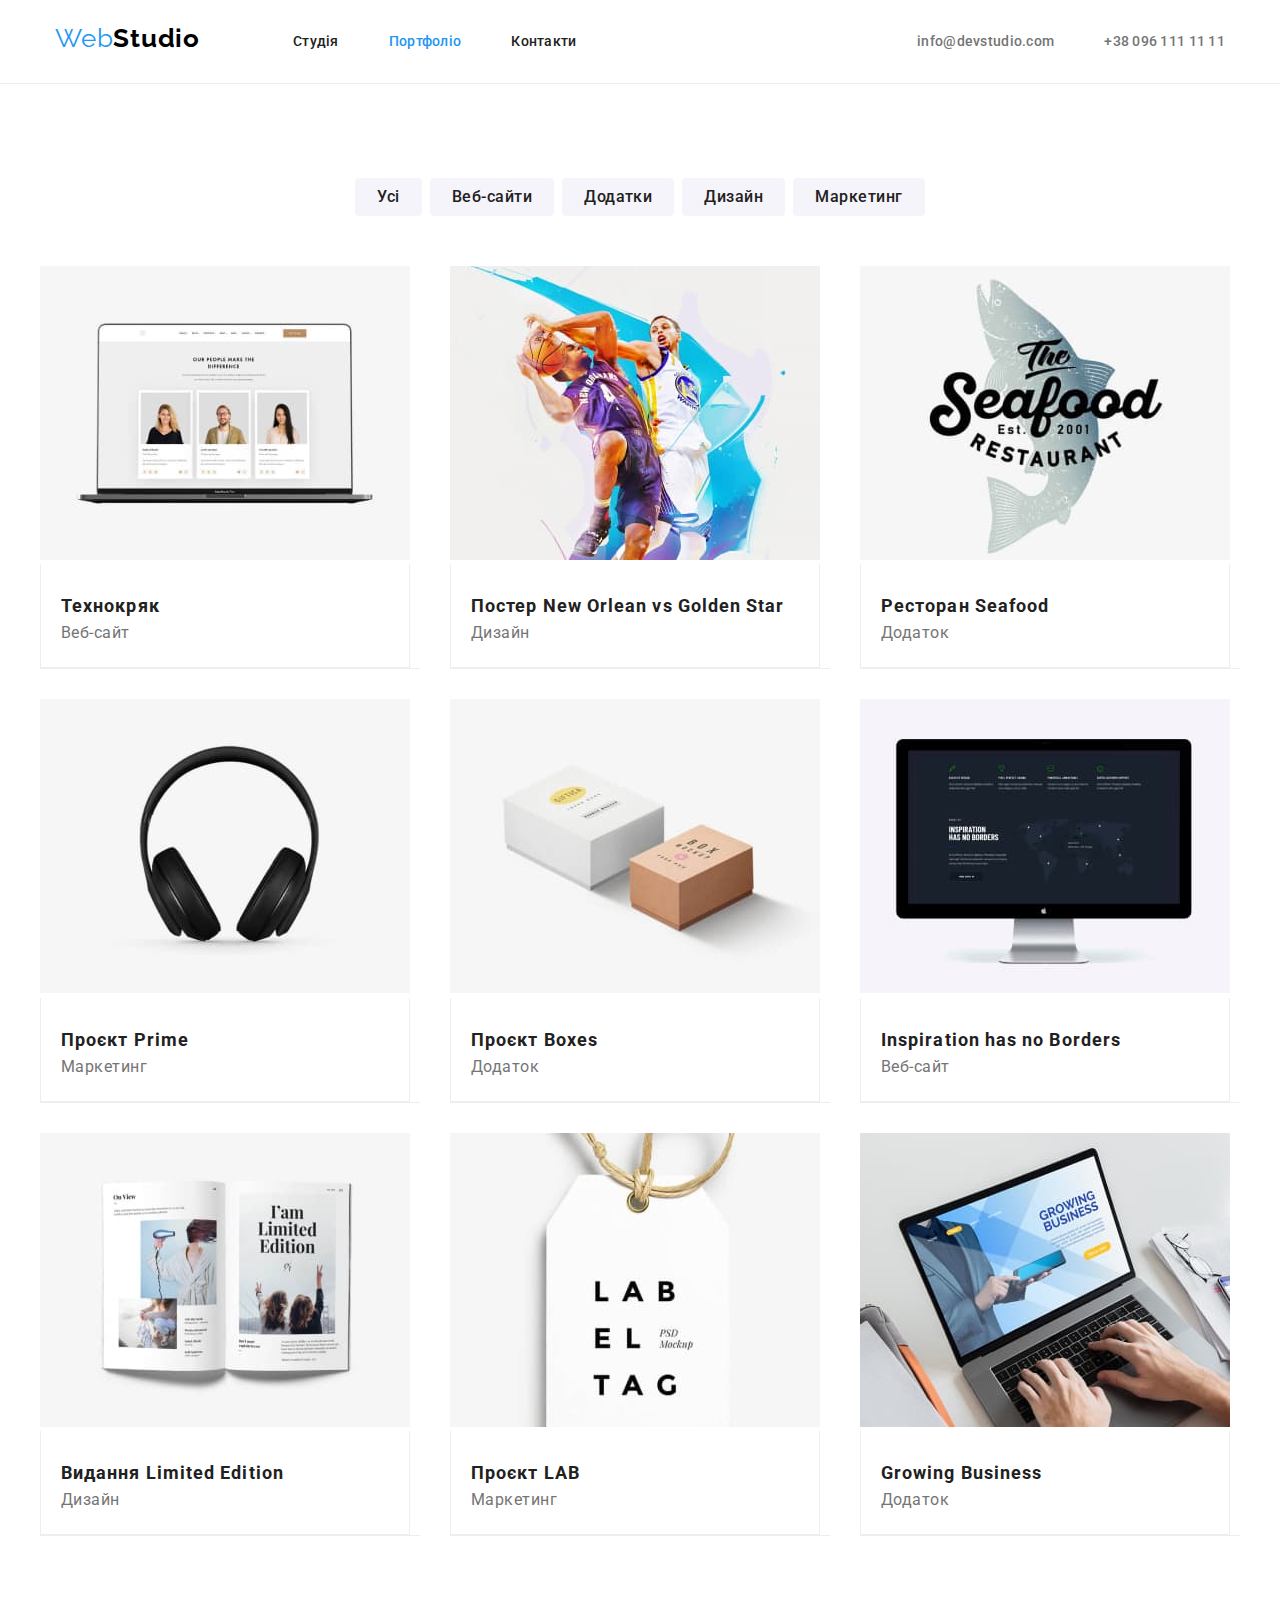
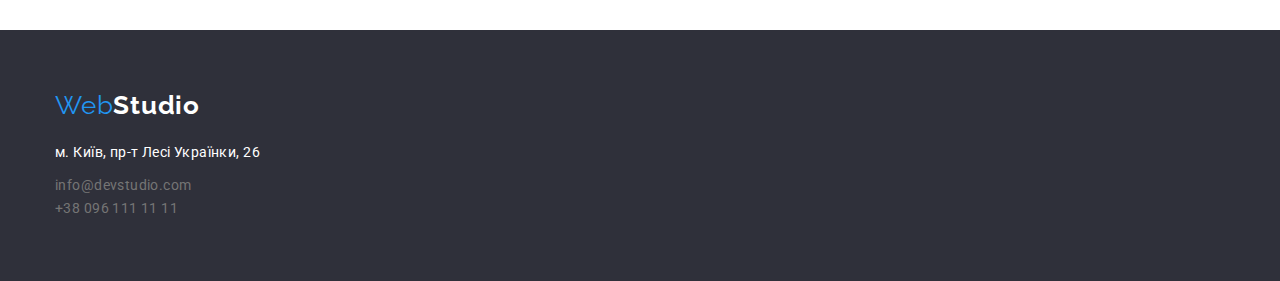
==== portfolio.html @ df7de477 "reset" ====
<!DOCTYPE html>
<html lang="en">
  <head>
    <meta charset="UTF-8" />
    <meta http-equiv="X-UA-Compatible" content="IE=edge" />
    <meta name="viewport" content="width=device-width, initial-scale=1.0" />
    <title>Portfolio</title>
    <link rel="preconnect" href="https://fonts.googleapis.com" />
    <link rel="preconnect" href="https://fonts.gstatic.com" crossorigin />
    <link
      href="https://fonts.googleapis.com/css2?family=Raleway:wght@700&family=Roboto:wght@400;500;700;900&display=swap"
      rel="stylesheet"
    />
    <link
      rel="stylesheet"
      href="https://cdnjs.cloudflare.com/ajax/libs/modern-normalize/1.0.0/modern-normalize.min.css"
    />

    <link rel="stylesheet" href="./style.css" />
  </head>
  <body>
    <header class="main-header">
      <div class="container header-grow">
    <nav class=" main-header">
        
       <a href="./index.html" lang="en" class="web logo"
          >Web<span class="studio">Studio</span></a>
       <ul class="utilited-ul site-nav">
          <li class="item">
            <a href="./index.html" class="link " >Студія</a></li>
          <li class="item">
            <a href="./portfolio.html" target="_blank" class="link active-page"
              >Портфоліо</a
            >
          </li>
          <li class="item">
            <a href="" class="link">Контакти</a></li>
        </ul>
      
      </nav>
      <ul class="utilited-ul contact-header">
        <li class="item">
          <a href=" mailto:info@devstudio.com" class="contact header"
            >info@devstudio.com</a
          >
        </li>
        <li class="item">
          <a href="tel:+380961111111" class="contact header"
            >+38 096 111 11 11</a
          >
        </li>
      </ul>
      </div>
  </header>
    <main>
      <section class="section">
        <div class="container">
          <h1 hidden>Портфоліо</h1>

          <ul class="utilited-ul buttons-portfolio">
            <li>
              <button type="button" class="button">Усі</button>
            </li>
            <li>
              <button type="button" class="button">Веб-сайти</button>
            </li>
            <li>
              <button type="button" class="button">Додатки</button>
            </li>
            <li>
              <button type="button" class="button">Дизайн</button>
            </li>
            <li>
              <button type="button" class="button">Маркетинг</button>
            </li>
          </ul>

          <ul class="portfolio utilited-ul">
            <li class="portfolio-element">
              <a>
                <img src="./image/portfolio1..jpg" alt="Веб-сайт" width="370" />
                <div class="portfolio-text">
                  <h2 class="title">Технокряк</h2>
                  <p>Веб-сайт</p>
                </div>
              </a>
            </li>

            <li class="portfolio-element">
              <a>
                <img src="./image/portfolio2.jpg" alt="Дизайн" width="370" />
                <div class="portfolio-text">
                  <h2 class="title">Постер New Orlean vs Golden Star</h2>
                  <p>Дизайн</p>
                </div>
              </a>
            </li>

            <li class="portfolio-element">
              <a>
                <img src="./image/portfolio3.jpg" alt="Додаток" width="370" />
                <div class="portfolio-text">
                  <h2 class="title">Ресторан Seafood</h2>
                  <p>Додаток</p>
                </div>
              </a>
            </li>

            <li class="portfolio-element">
              <a>
                <img src="./image/portfolio4.jpg" alt="Маркетинг" width="370" />
                <div class="portfolio-text">
                  <h2 class="title">Проєкт Prime</h2>
                  <p>Маркетинг</p>
                </div>
              </a>
            </li>

            <li class="portfolio-element">
              <a>
                <img src="./image/portfolio5.jpg" alt="Додаток" width="370" />
                <div class="portfolio-text">
                  <h2 class="title">Проєкт Boxes</h2>
                  <p>Додаток</p>
                </div>
              </a>
            </li>

            <li class="portfolio-element">
              <a>
                <img src="./image/portfolio6.jpg" alt="Веб-сайт" width="370" />
                <div class="portfolio-text">
                  <h2 class="title">Inspiration has no Borders</h2>
                  <p>Веб-сайт</p>
                </div>
              </a>
            </li>

            <li class="portfolio-element">
              <a>
                <img src="./image/portfolio7.jpg" alt="Дизайн" width="370" />
                <div class="portfolio-text">
                  <h2 class="title">Видання Limited Edition</h2>
                  <p>Дизайн</p>
                </div>
              </a>
            </li>

            <li class="portfolio-element">
              <a>
                <img src="./image/portfolio8.jpg" alt="Маркетинг" width="370" />
                <div class="portfolio-text">
                  <h2 class="title">Проєкт LAB</h2>
                  <p>Маркетинг</p>
                </div>
              </a>
            </li>

            <li class="portfolio-element">
              <a>
                <img src="./image/portfolio9.jpg" alt="Додаток" width="370" />
                <div class="portfolio-text">
                  <h2 class="title">Growing Business</h2>
                  <p>Додаток</p>
                </div>
              </a>
            </li>
          </ul>
        </div>
      </section>
    </main>
    <footer class="footer">
      <div class="container container-footer">
        <a href="./index.html" lang="en" class="web logo-footer"
          >Web<span class="studio-footer">Studio</span></a
        >
        <address>
          <ul class="contact utilited-ul">
            <li>
              <a
                href="https://www.google.com/maps/place/%D0%B1%D1%83%D0%BB.+%D0%9B%D0%B5%D1%81%D0%B8+%D0%A3%D0%BA%D1%80%D0%B0%D0%B8%D0%BD%D0%BA%D0%B8,+26,+%D0%9A%D0%B8%D0%B5%D0%B2,+%D0%A3%D0%BA%D1%80%D0%B0%D0%B8%D0%BD%D0%B0,+02000/@50.4265841,30.5361971,17z/data=!3m1!4b1!4m5!3m4!1s0x40d4cf0e033ecbe9:0x57a4dffefec77da0!8m2!3d50.4265807!4d30.5383858"
                target="_blank"
                rel="noopener noreferrer"
                class="adress"
                >м. Київ, пр-т Лесі Українки, 26</a
              >
            </li>
            <li>
              <a href=" mailto:info@devstudio.com" class="contact footer"
                >info@devstudio.com</a
              >
            </li>
            <li>
              <a href="tel:+380961111111" class="contact footer"
                >+38 096 111 11 11</a
              >
            </li>
          </ul>
        </address>
      </div>
    </footer>
  </body>
</html>
---- style.css ----
/* primery text-color - #757575
secondary text-color - #212121
primery background-color - #F5F5F5
footer-hero color - #2F303A
button active color - #2196F3
web color - #2196F3
studio color - #000000
button color - #F5F4FA
color adress - #FFFFFF
color footer contact - rgba(255, 255, 255, 0.6) */
html {
  box-sizing: border-box;
}
*,
*::before,
*::after {
  box-sizing: inherit;
}
:root {
  --primery-text-color: #757575;
  --secondary-text-color: #212121;
  --active-color: #2196f3;
  --button-color: #f5f4fa;
  --primery-bg-color: #ffffff;
}
h1,
h2,
h3,
h4,
h5,
h6,
p,
ul {
  padding: 0px;
  margin: 0px;
}
body {
  background-color: var(--primery-bg-color);
  color: var(--primery-text-color);
  font-family: Roboto, sans-serif;
  font-weight: 400;
  font-size: 16px;
  line-height: 1.17;
  letter-spacing: 0.03em;
}
.container {
  width: 1200px;
  margin-left: auto;
  margin-right: auto;
}
.main-header {
  display:flex;
 
}
header {
  border-bottom: 1px solid #ececec;
}
.header-grow {
  display: flex;
  align-items: center;
  margin-left: auto;
  margin-right: auto;
  padding-right: 15px;
  padding-left: 15px;

  background-color: #ffffff;
}

.section {
  margin-left: auto;
  margin-right: auto;
  padding-top: 94px;
  padding-bottom: 94px;
}
/*logo style*/
.logo {
  display: flex;
  padding-top: 24px;
  padding-bottom: 25px;
  margin-right: 93px;
}
.web {
  color: var(--active-color);
  font-family: Raleway;
  font-size: Bold;
  font-size: 26px;
  line-height: 1.2;
  line-height: 100%;
  vertical-align: top;
  letter-spacing: 0.03em;
  text-decoration: none;
}
.studio {
  color: #000;
  text-decoration: none;
  font-family: "Raleway";
  font-style: normal;
  font-weight: 700;
  font-size: 26px;
  line-height: 1, 19;
  letter-spacing: 0.03em;
  color: #000000;
}

.studio-footer {
  font-family: "Raleway";
  font-style: normal;
  font-weight: 700;
  font-size: 26px;
  line-height: 1.19;
  letter-spacing: 0.03em;
  color: #ffffff;
}

/*utilited for all ul*/
.utilited-ul {
  list-style: none;
}

/*site navigation style*/
.site-nav {
  display: flex;
}
.site-nav .item + .item {
  margin-left: 50px;
}

.site-nav .link {
  display: block;
  padding-top: 32px;
  padding-bottom: 32px;
  color: var(--secondary-text-color);
  font-weight: 500;
  font-size: 14px;
  line-height: 1.2;
  letter-spacing: 0.02em;
  text-decoration: none;
}
.site-nav .link:hover,
.site-nav .link:focus {
  color: var(--active-color);
}

.site-nav .active-page {
  color: var(--active-color);
  font-weight: 500;
  font-size: 14px;
  line-height: 1.2;
  letter-spacing: 0.02em;
  text-decoration: none;
}

/*contact-style*/
.contact-header .item + .item {
  margin-left: 50px;
}
.contact {
  color: var(--primery-text-color);
  font-weight: 500;
  font-size: 14px;
  line-height: 1.2;
  letter-spacing: 0.02em;
  text-decoration: none;
}
.contact-header {
  display: flex;
  margin-left: auto;
}
.contact-header .item {
  padding-top: 32px;
  padding-bottom: 32px;
}
.contact .header:hover,
.contact .header:focus {
  color: var(--active-color);
}
.contact .footer {
  color: #ffffff 60%;
  font-style: normal;
  font-weight: 400;
  font-size: 14px;
  line-height: 1.7;
  letter-spacing: 0.03em;
  text-decoration: none;
}

.contact .footer:hover,
.contact .footer:focus {
  color: var(--active-color);
}

/*Button*/
.button {
  border-radius: 4px;
  padding: 6px 22px;
  display: inline-block;
  border: 0px;

  color: var(--secondary-text-color);
  background-color: var(--button-color);
  cursor: pointer;
  font-weight: 500;
  font-size: 16px;
  line-height: 1.62;
  text-align: center;
  letter-spacing: 0.03em;
}

.hero .button-hero {
  border-radius: 4px;
  padding: 10px 32px;
  display: inline-block;

  font-weight: 700;
  font-size: 16px;
  line-height: 1.88;
  text-align: center;
  letter-spacing: 0.06em;
  color: #ffffff;
  background-color: var(--active-color);
}
/* All section background */

/*Hero*/
.hero {
  background-color: #2f303a;
  text-align: center;
  padding-top: 200px;
  padding-bottom: 200px;
}
.hero .hero-title {
  margin-bottom: 30px;
  color: #ffffff;
  font-weight: 900;
  font-size: 44px;
  line-height: 1.4;

  margin-right: auto;
  margin-left: auto;
  width: 696px;
  letter-spacing: 0.06em;
  text-transform: uppercase;
}
/* Features style */
.feautres {
  padding-bottom: 0px;
}

.feature-li {
  width: 270px;
}
.features-list .feature-li + .feature-li {
  margin-left: 30px;
}
.features-list {
  justify-content: center;
  display: flex;
  font-weight: 400;
  font-size: 14px;
  line-height: 1.7;
  letter-spacing: 0.03em;
  background-color: #ffffff;
}
.features-title {
  margin-bottom: 10px;

  font-weight: 700;
  font-size: 14px;
  line-height: 1.14;
  letter-spacing: 0.03em;
  text-transform: uppercase;
  color: var(--secondary-text-color);
}

/* section title style */
.section .section-title {
  margin-bottom: 50px;

  color: var(--secondary-text-color);
  font-weight: 700;
  font-size: 36px;
  line-height: 1.2;
  text-align: center;
  letter-spacing: 0.03em;
}

/* Works */
.works {
  display: flex;
  align-self: center;
  justify-content: center;
}
.works .item {
  display: inline-block;
}
.works .item + .item {
  margin-left: 30px;
}
/* Team style */
.our-team {
  background-color: #f5f4fa;
  padding-bottom: 94px;
}
.team {
  display: flex;
}
.team-photo {
  display: block;
}
.team-li {
  background: #ffffff;

  box-shadow: 0px 1px 3px rgba(0, 0, 0, 0.12), 0px 1px 1px rgba(0, 0, 0, 0.14),
    0px 2px 1px rgba(0, 0, 0, 0.2);
  border-radius: 0px 0px 4px 4px;
}
.team .team-li + .team-li {
  margin-left: 30px;
}
.team .team-title {
  margin-top: 30px;
  margin-bottom: 10px;

  font-weight: 500;
  font-size: 16px;
  line-height: 1.18;
  text-align: center;
  letter-spacing: 0.03em;
  color: var(--secondary-text-color);
}
.team .team-text {
  text-align: center;
  margin-bottom: 30px;
}
/*Footer  */
.container-footer {
  padding-left: 15px;
  padding-right: 15px;
  padding-top: 60px;
  padding-bottom: 60px;
}
.footer {
  background-color: #2f303a;
}
.logo-footer {
  display: inline-block;
  margin-bottom: 20px;
}

.adress {
  display: inline-block;
  margin-bottom: 9px;
  color: #ffffff;
  font-style: normal;
  font-weight: 400;
  font-size: 14px;
  line-height: 1.7;
  letter-spacing: 0.03em;
  text-decoration: none;
}
.contact-footer {
  color: rgba(255, 255, 255, 0.6);
  margin-bottom: 9px;
}

/* Portfolio styles */

.buttons-portfolio .button:hover,
.buttons-portfolio .button:focus {
  color: #ffffff;
  background-color: var(--active-color);
}

.buttons-portfolio {
  display: flex;
  gap: 8px;
  justify-content: center;

  margin-bottom: 50px;
  margin-left: auto;
  margin-right: auto;
}
.portfolio {
  display: flex;
  flex-wrap: wrap;
}
.portfolio-element {
  width: calc((100% - 60px) / 3);
  margin-right: 30px;
  margin-bottom: 30px;
  border-bottom: 1px solid #eeeeee;
}
.portfolio-text {
  background: #ffffff;
  border-left: 1px solid #eeeeee;
  border-right: 1px solid #eeeeee;
  border-bottom: 1px solid #eeeeee;
  padding: 24px 20px;
  width: 370px;
}
.portfolio-element:nth-child(3n) {
  margin-right: 0;
}

.portfolio-element:nth-last-child(-n + 3) {
  margin-bottom: 0;
}
.portfolio .title {
  color: var(--secondary-text-color);
  font-weight: 700;
  font-size: 18px;
  line-height: 2;
  letter-spacing: 0.06em;
}

.portfolio .text {
  font-weight: 400;
  font-size: 16px;
  line-height: 1.88;
  letter-spacing: 0.03em;
}
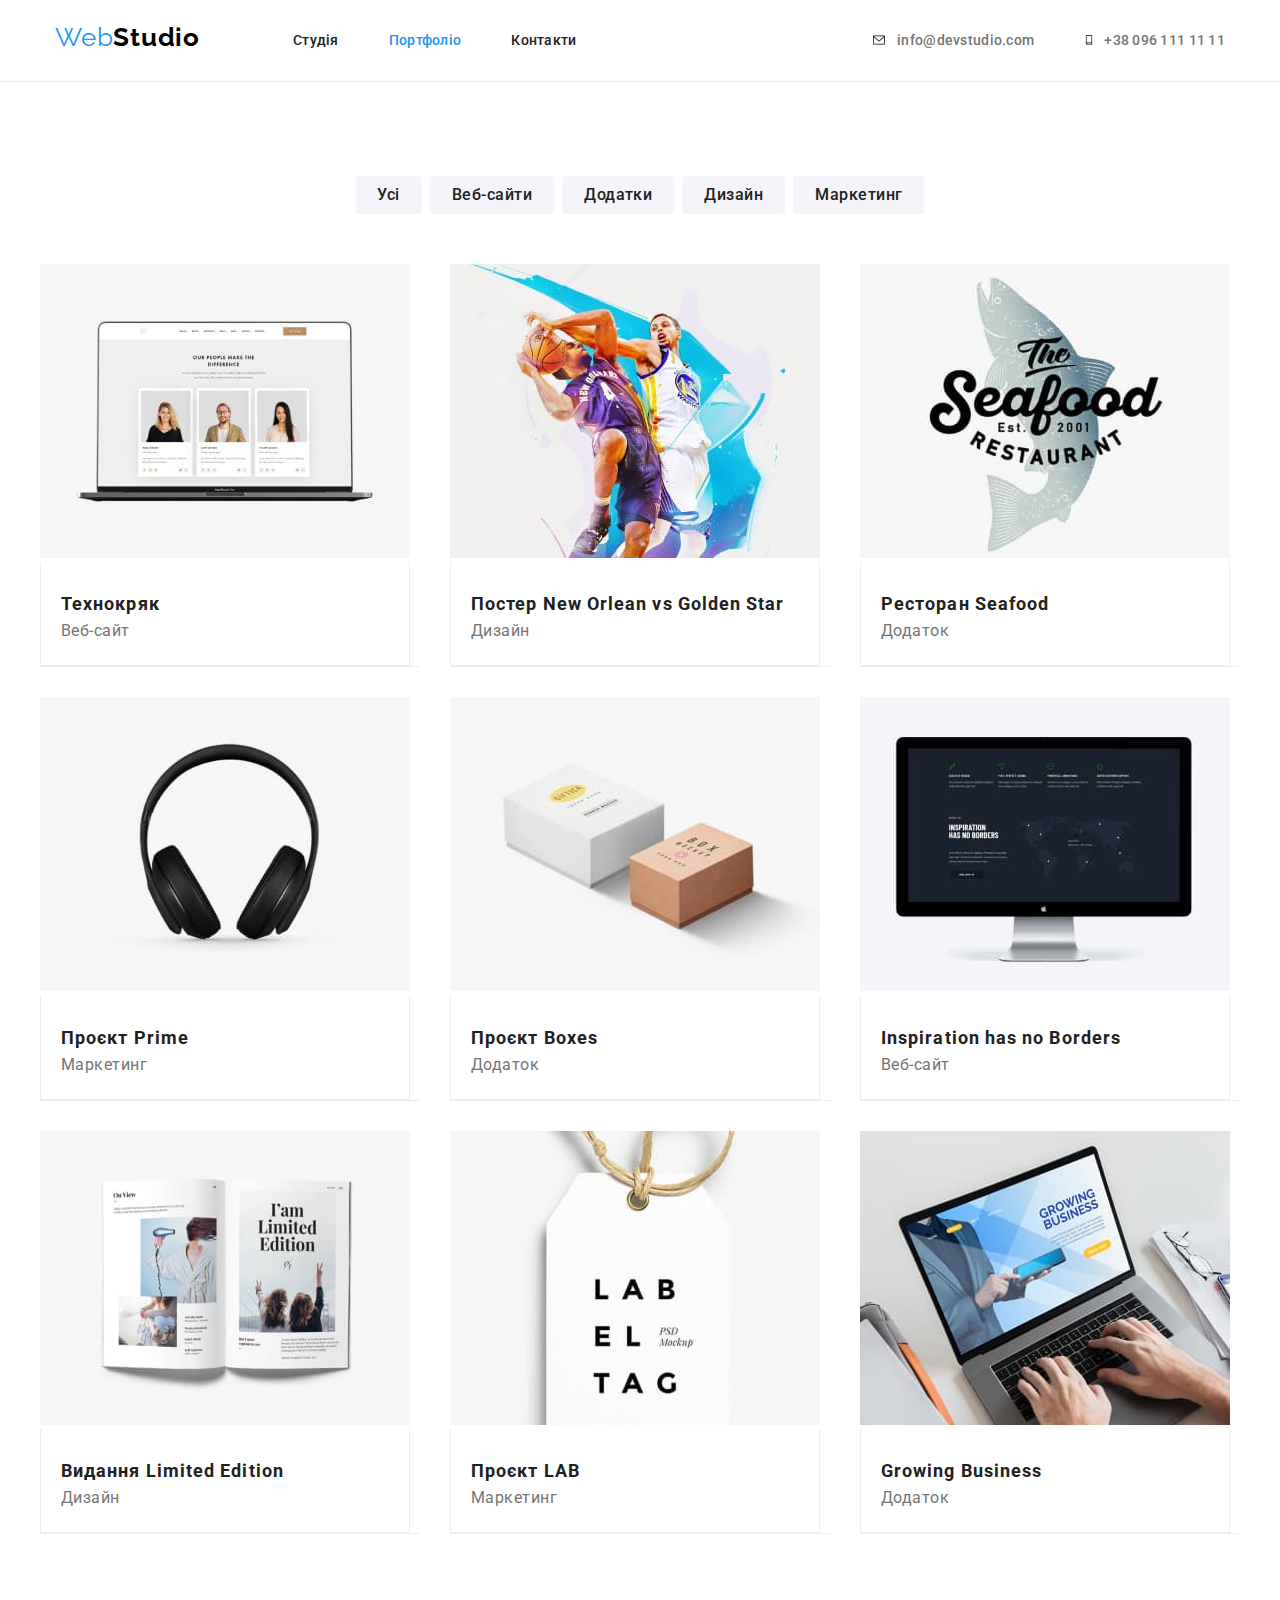
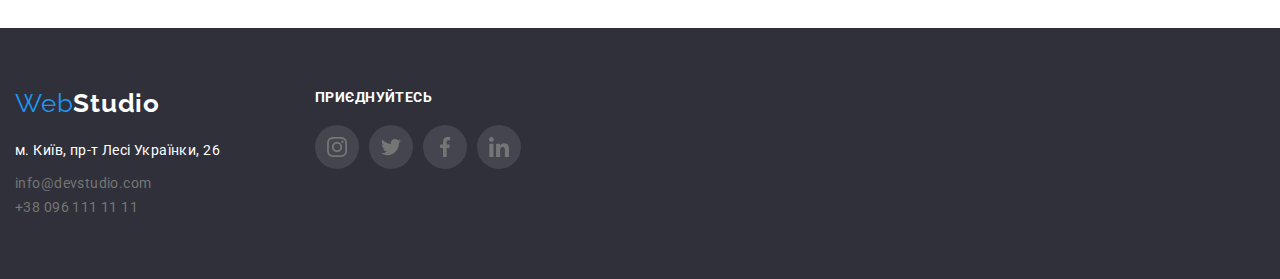
==== commit 88045135: "portfolio header ahd footer new" ====
--- a/portfolio.html
+++ b/portfolio.html
@@ -21,37 +21,45 @@
   <body>
     <header class="main-header">
       <div class="container header-grow">
-    <nav class=" main-header">
-        
-       <a href="./index.html" lang="en" class="web logo"
-          >Web<span class="studio">Studio</span></a>
-       <ul class="utilited-ul site-nav">
+        <nav class="main-header">
+          <a href="./index.html" lang="en" class="web logo"
+            >Web<span class="studio">Studio</span></a
+          >
+          <ul class="utilited-ul site-nav">
+            <li class="item">
+              <a href="./index.html" class="link">Студія</a>
+            </li>
+            <li class="item">
+              <a
+                href="./portfolio.html"
+                target="_blank"
+                class="link active-page"
+                >Портфоліо</a
+              >
+            </li>
+            <li class="item">
+              <a href="" class="link">Контакти</a>
+            </li>
+          </ul>
+        </nav>
+        <ul class="utilited-ul contact-header">
           <li class="item">
-            <a href="./index.html" class="link " >Студія</a></li>
-          <li class="item">
-            <a href="./portfolio.html" target="_blank" class="link active-page"
-              >Портфоліо</a
+            <a href=" mailto:info@devstudio.com" class="contact header">
+              <svg class="mail-ikon">
+                <use href="./image/symbol-defs.svg#icon-envelope"></use></svg
+              >info@devstudio.com</a
             >
           </li>
           <li class="item">
-            <a href="" class="link">Контакти</a></li>
+            <a href="tel:+380961111111" class="contact header">
+              <svg class="telefon-ikon">
+                <use href="./image/symbol-defs.svg#icon-smartphone"></use></svg
+              >+38 096 111 11 11</a
+            >
+          </li>
         </ul>
-      
-      </nav>
-      <ul class="utilited-ul contact-header">
-        <li class="item">
-          <a href=" mailto:info@devstudio.com" class="contact header"
-            >info@devstudio.com</a
-          >
-        </li>
-        <li class="item">
-          <a href="tel:+380961111111" class="contact header"
-            >+38 096 111 11 11</a
-          >
-        </li>
-      </ul>
       </div>
-  </header>
+    </header>
     <main>
       <section class="section">
         <div class="container">
@@ -171,32 +179,88 @@
     </main>
     <footer class="footer">
       <div class="container container-footer">
-        <a href="./index.html" lang="en" class="web logo-footer"
-          >Web<span class="studio-footer">Studio</span></a
-        >
-        <address>
-          <ul class="contact utilited-ul">
-            <li>
-              <a
-                href="https://www.google.com/maps/place/%D0%B1%D1%83%D0%BB.+%D0%9B%D0%B5%D1%81%D0%B8+%D0%A3%D0%BA%D1%80%D0%B0%D0%B8%D0%BD%D0%BA%D0%B8,+26,+%D0%9A%D0%B8%D0%B5%D0%B2,+%D0%A3%D0%BA%D1%80%D0%B0%D0%B8%D0%BD%D0%B0,+02000/@50.4265841,30.5361971,17z/data=!3m1!4b1!4m5!3m4!1s0x40d4cf0e033ecbe9:0x57a4dffefec77da0!8m2!3d50.4265807!4d30.5383858"
-                target="_blank"
-                rel="noopener noreferrer"
-                class="adress"
-                >м. Київ, пр-т Лесі Українки, 26</a
-              >
-            </li>
-            <li>
-              <a href=" mailto:info@devstudio.com" class="contact footer"
-                >info@devstudio.com</a
-              >
-            </li>
-            <li>
-              <a href="tel:+380961111111" class="contact footer"
-                >+38 096 111 11 11</a
-              >
-            </li>
-          </ul>
-        </address>
+        <div class="footer-contacts">
+          <a href="./index.html" lang="en" class="web logo-footer"
+            >Web<span class="studio-footer">Studio</span></a
+          >
+
+          <address>
+            <ul class="contact utilited-ul">
+              <li>
+                <a
+                  href="https://www.google.com/maps/place/%D0%B1%D1%83%D0%BB.+%D0%9B%D0%B5%D1%81%D0%B8+%D0%A3%D0%BA%D1%80%D0%B0%D0%B8%D0%BD%D0%BA%D0%B8,+26,+%D0%9A%D0%B8%D0%B5%D0%B2,+%D0%A3%D0%BA%D1%80%D0%B0%D0%B8%D0%BD%D0%B0,+02000/@50.4265841,30.5361971,17z/data=!3m1!4b1!4m5!3m4!1s0x40d4cf0e033ecbe9:0x57a4dffefec77da0!8m2!3d50.4265807!4d30.5383858"
+                  target="_blank"
+                  rel="noopener noreferrer"
+                  class="adress"
+                  >м. Київ, пр-т Лесі Українки, 26</a
+                >
+              </li>
+              <li>
+                <a href=" mailto:info@devstudio.com" class="contact footer"
+                  >info@devstudio.com</a
+                >
+              </li>
+              <li>
+                <a href="tel:+380961111111" class="contact footer"
+                  >+38 096 111 11 11</a
+                >
+              </li>
+            </ul>
+          </address>
+        </div>
+        <div class="footer-add">
+          <p class="add-title">приєднуйтесь</p>
+          <ul class="social">
+            <li class="social-li">
+              <a
+                class="social-link social-link-add"
+                href="https://www.instagram.com/"
+                target="_blank"
+                rel="noopener noreferrer"
+              >
+                <svg class="social-ikon-item">
+                  <use href="./image/symbol-defs.svg#icon-instagram"></use>
+                </svg>
+              </a>
+            </li>
+            <li class="social-li">
+              <a
+                class="social-link social-link-add"
+                href="https://www.instagram.com/"
+                target="_blank"
+                rel="noopener noreferrer"
+              >
+                <svg class="social-ikon-item">
+                  <use href="./image/symbol-defs.svg#icon-twitter"></use>
+                </svg>
+              </a>
+            </li>
+            <li class="social-li">
+              <a
+                class="social-link social-link-add"
+                href="https://www.instagram.com/"
+                target="_blank"
+                rel="noopener noreferrer"
+              >
+                <svg class="social-ikon-item">
+                  <use href="./image/symbol-defs.svg#icon-facebook"></use>
+                </svg>
+              </a>
+            </li>
+            <li class="social-li">
+              <a
+                class="social-link social-link-add"
+                href="https://www.instagram.com/"
+                target="_blank"
+                rel="noopener noreferrer"
+              >
+                <svg class="social-ikon-item">
+                  <use href="./image/symbol-defs.svg#icon-linkedin"></use>
+                </svg>
+              </a>
+            </li>
+          </ul>
+        </div>
       </div>
     </footer>
   </body>
--- a/style.css
+++ b/style.css
@@ -34,6 +34,12 @@
   padding: 0px;
   margin: 0px;
 }
+
+a,
+ul {
+  text-decoration: none;
+  color: currentColor;
+}
 body {
   background-color: var(--primery-bg-color);
   color: var(--primery-text-color);
@@ -49,8 +55,7 @@
   margin-right: auto;
 }
 .main-header {
-  display:flex;
- 
+  display: flex;
 }
 header {
   border-bottom: 1px solid #ececec;
@@ -154,24 +159,41 @@
 .contact-header .item + .item {
   margin-left: 50px;
 }
-.contact {
+.mail-ikon {
+  margin-right: 10px;
+  width: 16px;
+  height: 12px;
+}
+.telefon-ikon {
+  margin-right: 10px;
+  width: 10px;
+  height: 16px;
+}
+.main-header .contact {
   color: var(--primery-text-color);
   font-weight: 500;
   font-size: 14px;
   line-height: 1.2;
   letter-spacing: 0.02em;
   text-decoration: none;
+  display: flex;
+  justify-content: center;
+  align-items: center;
 }
 .contact-header {
   display: flex;
   margin-left: auto;
+  justify-content: baseline;
 }
 .contact-header .item {
   padding-top: 32px;
   padding-bottom: 32px;
 }
-.contact .header:hover,
-.contact .header:focus {
+.contact-header {
+  text-align: center;
+}
+.contact-header:hover,
+.contact-header:focus {
   color: var(--active-color);
 }
 .contact .footer {
@@ -223,11 +245,25 @@
 
 /*Hero*/
 .hero {
+  background: linear-gradient(
+      to right,
+      rgba(47, 48, 58, 0.4),
+      rgba(47, 48, 58, 0.4)
+    ),
+    url("./image/hero.jpg");
+  /* background:linear-gradient
+  (to right,rgba(47, 48, 58, 0.4),
+  rgba(47, 48, 58, 0.4)),
+  url('./image/hero.jpg'); */
+
   background-color: #2f303a;
+  background-repeat: no-repeat;
+  background-position: center;
   text-align: center;
   padding-top: 200px;
   padding-bottom: 200px;
 }
+
 .hero .hero-title {
   margin-bottom: 30px;
   color: #ffffff;
@@ -261,6 +297,17 @@
   letter-spacing: 0.03em;
   background-color: #ffffff;
 }
+.feature-ikon {
+  width: 270px;
+  height: 120px;
+  background-color: var(--button-color);
+  padding: 25px 100px;
+  margin-bottom: 30px;
+}
+.ikon-feature {
+  width: 70px;
+  height: 70px;
+}
 .features-title {
   margin-bottom: 10px;
 
@@ -331,6 +378,85 @@
 .team .team-text {
   text-align: center;
   margin-bottom: 30px;
+}
+.team-social {
+  display: flex;
+  justify-content: center;
+  align-self: center;
+  margin-left: auto;
+  margin-right: auto;
+  margin-bottom: 30px;
+  gap: 10px;
+  list-style: none;
+}
+.social {
+  display: flex;
+  gap: 10px;
+}
+.social-li {
+  display: flex;
+}
+
+.social-link {
+  display: flex;
+  justify-content: center;
+  align-items: center;
+  background-color: transparent;
+  border-radius: 50%;
+  width: 44px;
+  height: 44px;
+}
+
+.social-ikon-item {
+  width: 20px;
+  height: 20px;
+  fill: var(--primery-text-color);
+}
+.social-link:hover,
+.social-link:focus {
+  background-color: #2196f3;
+}
+.social-link:hover .social-ikon-item,
+.social-link:focus .social-ikon-item {
+  fill: var(--primery-bg-color);
+}
+
+/* our clients */
+.clients-title {
+  font-weight: 700;
+  font-size: 36px;
+  line-height: 42px;
+  text-align: center;
+  letter-spacing: 0.03em;
+
+  color: var(--secondary-text-color);
+}
+.clients-list {
+  display: flex;
+  list-style: none;
+  gap: 30px;
+}
+.clients-item {
+  display: flex;
+  width: 170px;
+  height: 92px;
+  border: 1px solid #afb1b8;
+  padding: 16px 32px;
+  justify-content: center;
+  align-items: center;
+}
+.client-ikon-item {
+  width: 106px;
+  height: 60px;
+  fill: #afb1b8;
+}
+.clients-link:focus .client-ikon-item,
+.clients-link:hover .client-ikon-item {
+  fill: var(--active-color);
+}
+.clients-item:focus,
+.clients-item:hover {
+  border: 1px solid var(--active-color);
 }
 /*Footer  */
 .container-footer {
@@ -362,7 +488,33 @@
   color: rgba(255, 255, 255, 0.6);
   margin-bottom: 9px;
 }
-
+.footer-add .social {
+  display: flex;
+}
+.add-title {
+  margin-bottom: 20px;
+  font-weight: 700;
+  font-size: 14px;
+  line-height: 16px;
+  letter-spacing: 0.03em;
+  text-transform: uppercase;
+
+  color: #ffffff;
+}
+.container-footer {
+  display: inline-flex;
+  align-items: baseline;
+  gap: 94px;
+}
+.footer-add {
+  width: 210px;
+}
+.footer-contacts {
+  width: 206px;
+}
+.social-link-add {
+  background-color: rgba(255, 255, 255, 0.1);
+}
 /* Portfolio styles */
 
 .buttons-portfolio .button:hover,
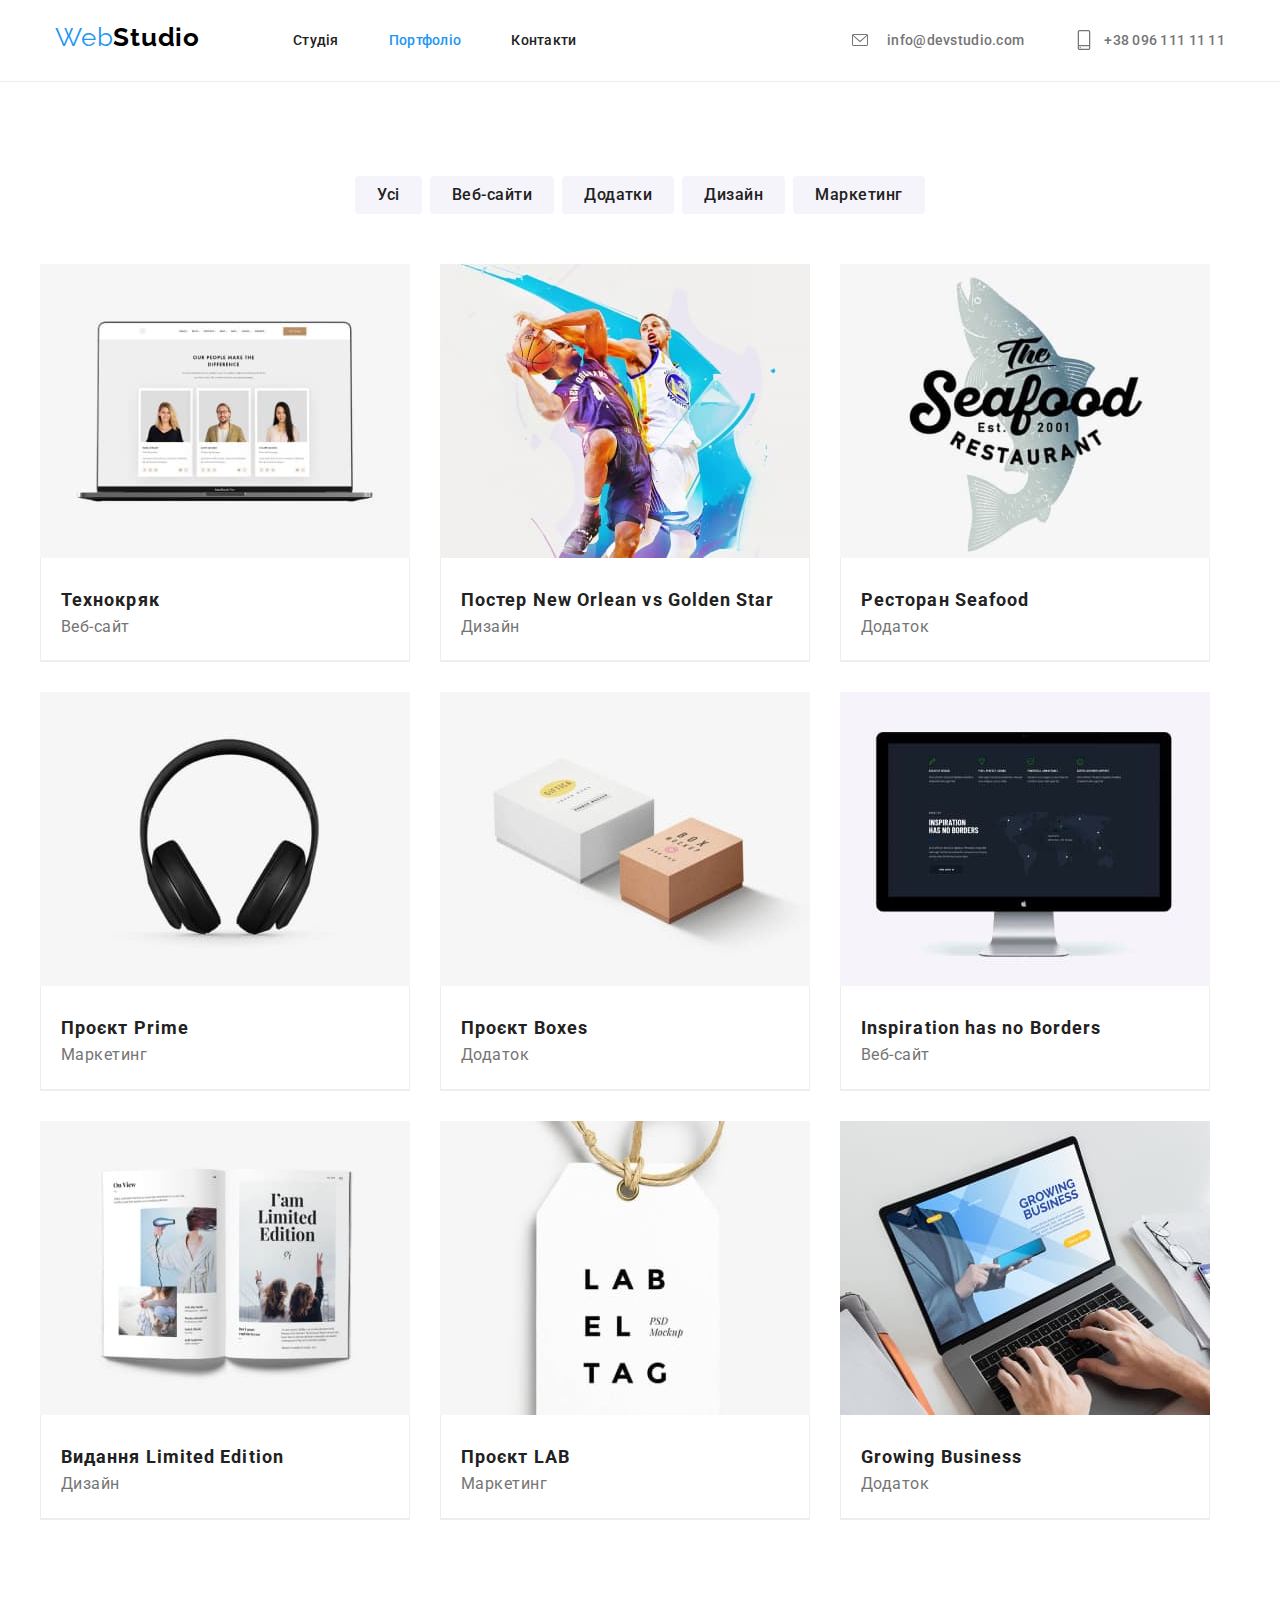
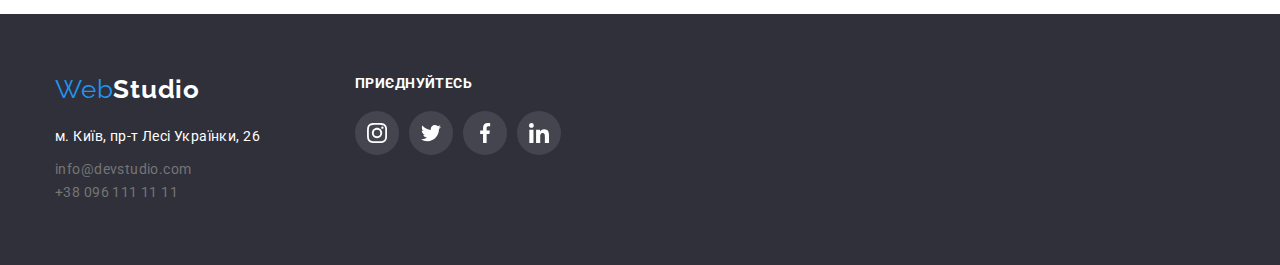
==== commit d4de1c4c: "fixed bag" ====
--- a/portfolio.html
+++ b/portfolio.html
@@ -218,7 +218,7 @@
                 target="_blank"
                 rel="noopener noreferrer"
               >
-                <svg class="social-ikon-item">
+                <svg class="social-ikon-item add">
                   <use href="./image/symbol-defs.svg#icon-instagram"></use>
                 </svg>
               </a>
@@ -230,7 +230,7 @@
                 target="_blank"
                 rel="noopener noreferrer"
               >
-                <svg class="social-ikon-item">
+                <svg class="social-ikon-item add">
                   <use href="./image/symbol-defs.svg#icon-twitter"></use>
                 </svg>
               </a>
@@ -242,7 +242,7 @@
                 target="_blank"
                 rel="noopener noreferrer"
               >
-                <svg class="social-ikon-item">
+                <svg class="social-ikon-item add">
                   <use href="./image/symbol-defs.svg#icon-facebook"></use>
                 </svg>
               </a>
@@ -254,7 +254,7 @@
                 target="_blank"
                 rel="noopener noreferrer"
               >
-                <svg class="social-ikon-item">
+                <svg class="social-ikon-item add">
                   <use href="./image/symbol-defs.svg#icon-linkedin"></use>
                 </svg>
               </a>
--- a/style.css
+++ b/style.css
@@ -40,6 +40,10 @@
   text-decoration: none;
   color: currentColor;
 }
+img {
+  display: block;
+  margin: 0px;
+}
 body {
   background-color: var(--primery-bg-color);
   color: var(--primery-text-color);
@@ -160,17 +164,20 @@
   margin-left: 50px;
 }
 .mail-ikon {
+  fill: var(--primery-text-color);
   margin-right: 10px;
-  width: 16px;
-  height: 12px;
+  width: 34px;
+  height: 16px;
 }
 .telefon-ikon {
+  fill: var(--primery-text-color);
   margin-right: 10px;
-  width: 10px;
-  height: 16px;
+  width: 20px;
+  height: 32px;
 }
 .main-header .contact {
   color: var(--primery-text-color);
+
   font-weight: 500;
   font-size: 14px;
   line-height: 1.2;
@@ -185,16 +192,24 @@
   margin-left: auto;
   justify-content: baseline;
 }
-.contact-header .item {
-  padding-top: 32px;
-  padding-bottom: 32px;
-}
+
 .contact-header {
-  text-align: center;
-}
-.contact-header:hover,
-.contact-header:focus {
+  display: flex;
+  justify-content: center;
+  align-items: center;
+}
+.contact-header .contact:hover,
+.contact-header .contact:focus {
   color: var(--active-color);
+}
+.contact-header .contact:hover .mail-ikon,
+.contact-header .contact:focus .mail-ikon {
+  fill: var(--active-color);
+}
+
+.contact-header .contact:hover .telefon-ikon,
+.contact-header .contact:focus .telefon-ikon {
+  fill: var(--active-color);
 }
 .contact .footer {
   color: #ffffff 60%;
@@ -298,10 +313,13 @@
   background-color: #ffffff;
 }
 .feature-ikon {
+  display: flex;
+  justify-content: center;
+  align-items: center;
   width: 270px;
   height: 120px;
   background-color: var(--button-color);
-  padding: 25px 100px;
+  border-radius: 4px;
   margin-bottom: 30px;
 }
 .ikon-feature {
@@ -410,7 +428,7 @@
 .social-ikon-item {
   width: 20px;
   height: 20px;
-  fill: var(--primery-text-color);
+  fill: #afb1b8;
 }
 .social-link:hover,
 .social-link:focus {
@@ -441,7 +459,7 @@
   width: 170px;
   height: 92px;
   border: 1px solid #afb1b8;
-  padding: 16px 32px;
+  border-radius: 4px;
   justify-content: center;
   align-items: center;
 }
@@ -450,8 +468,8 @@
   height: 60px;
   fill: #afb1b8;
 }
-.clients-link:focus .client-ikon-item,
-.clients-link:hover .client-ikon-item {
+.clients-item:focus .client-ikon-item,
+.clients-item:hover .client-ikon-item {
   fill: var(--active-color);
 }
 .clients-item:focus,
@@ -466,7 +484,10 @@
   padding-bottom: 60px;
 }
 .footer {
+  display: flex;
   background-color: #2f303a;
+  margin-left: auto;
+  margin-right: auto;
 }
 .logo-footer {
   display: inline-block;
@@ -515,6 +536,9 @@
 .social-link-add {
   background-color: rgba(255, 255, 255, 0.1);
 }
+.add {
+  fill: #ffffff;
+}
 /* Portfolio styles */
 
 .buttons-portfolio .button:hover,
@@ -535,11 +559,13 @@
 .portfolio {
   display: flex;
   flex-wrap: wrap;
+  gap: 30px 30px;
+  /* flex-wrap: wrap; */
 }
 .portfolio-element {
-  width: calc((100% - 60px) / 3);
-  margin-right: 30px;
-  margin-bottom: 30px;
+  max-width: calc((100% - 60px) / 3);
+  /* margin-right: 30px;
+  margin-bottom: 30px; */
   border-bottom: 1px solid #eeeeee;
 }
 .portfolio-text {
@@ -550,13 +576,13 @@
   padding: 24px 20px;
   width: 370px;
 }
-.portfolio-element:nth-child(3n) {
+/* .portfolio-element:nth-child(3n) {
   margin-right: 0;
-}
-
-.portfolio-element:nth-last-child(-n + 3) {
+} */
+
+/* .portfolio-element:nth-last-child(-n + 3) {
   margin-bottom: 0;
-}
+} */
 .portfolio .title {
   color: var(--secondary-text-color);
   font-weight: 700;
@@ -571,3 +597,8 @@
   line-height: 1.88;
   letter-spacing: 0.03em;
 }
+.portfolio-element:hover,
+.portfolio-element:focus {
+  box-shadow: 0px 1px 1px rgba(0, 0, 0, 0.12), 0px 4px 4px rgba(0, 0, 0, 0.06),
+    1px 4px 6px rgba(0, 0, 0, 0.16);
+}
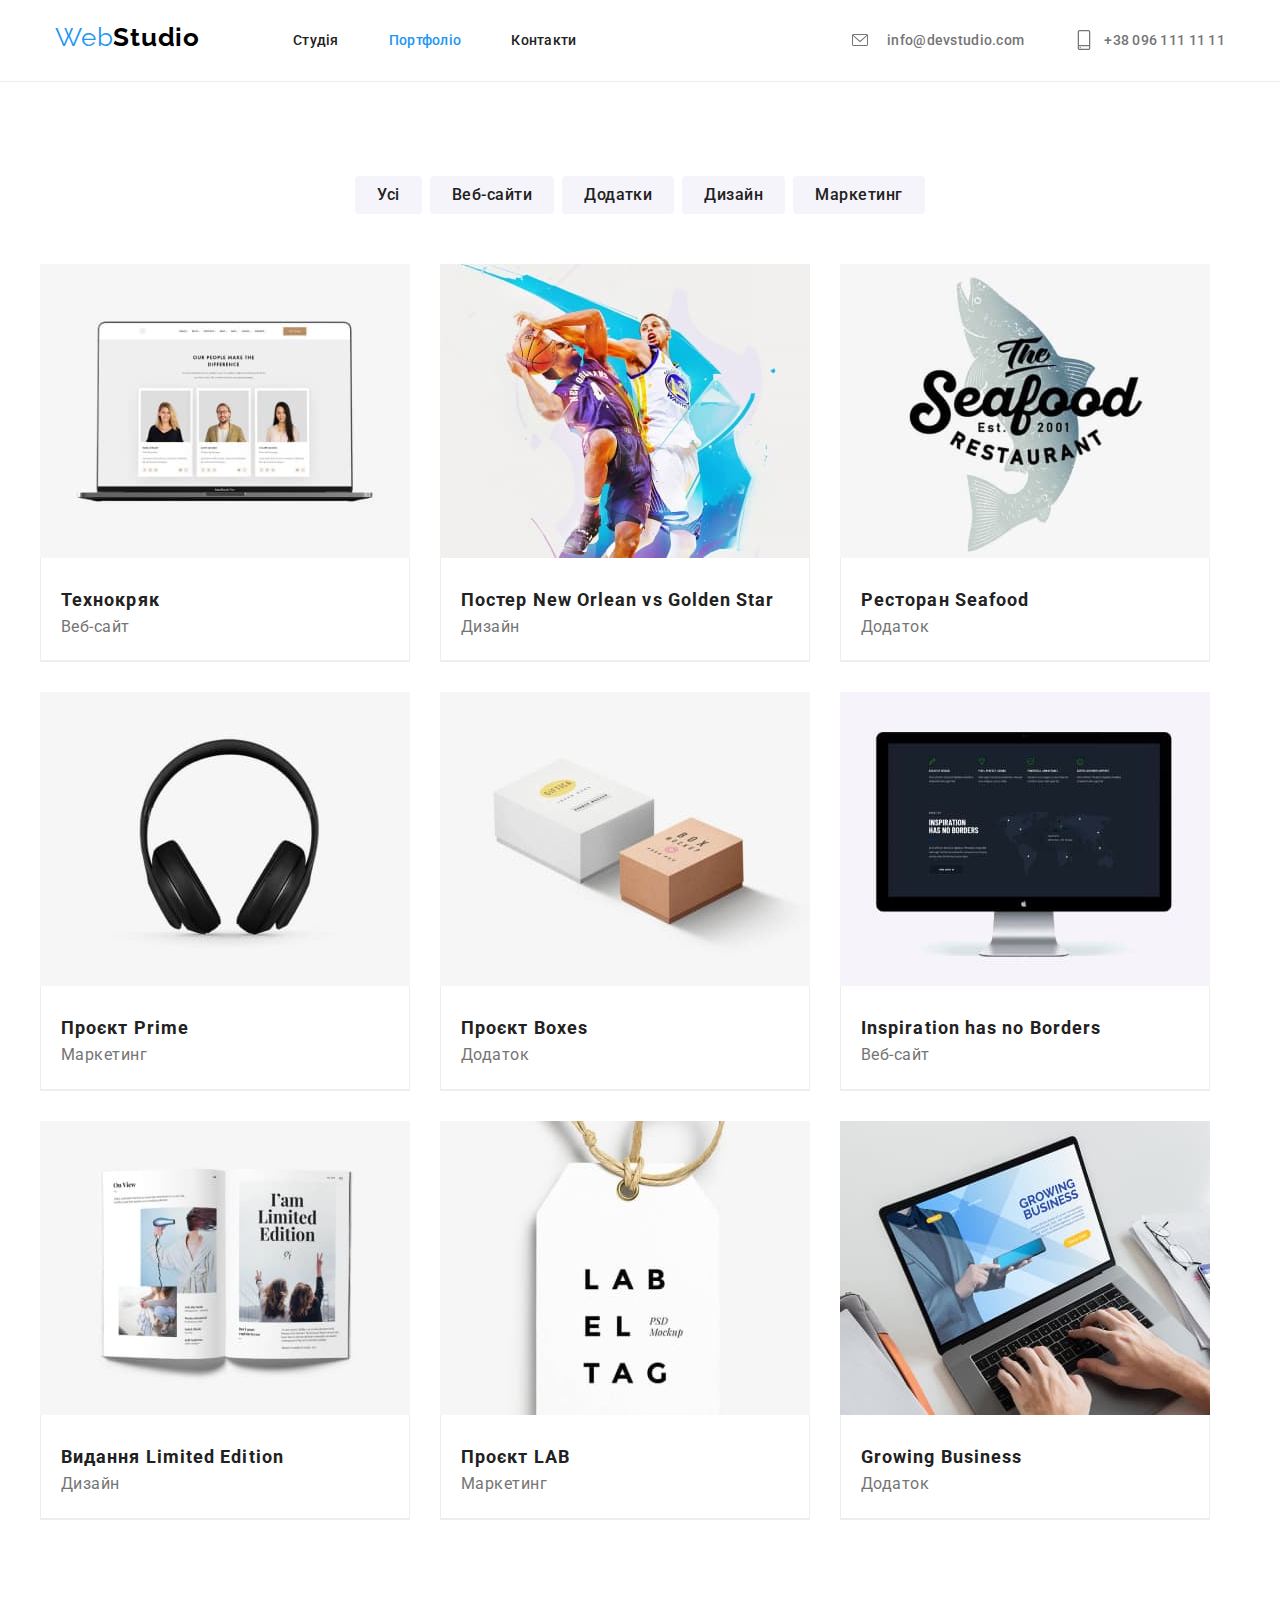
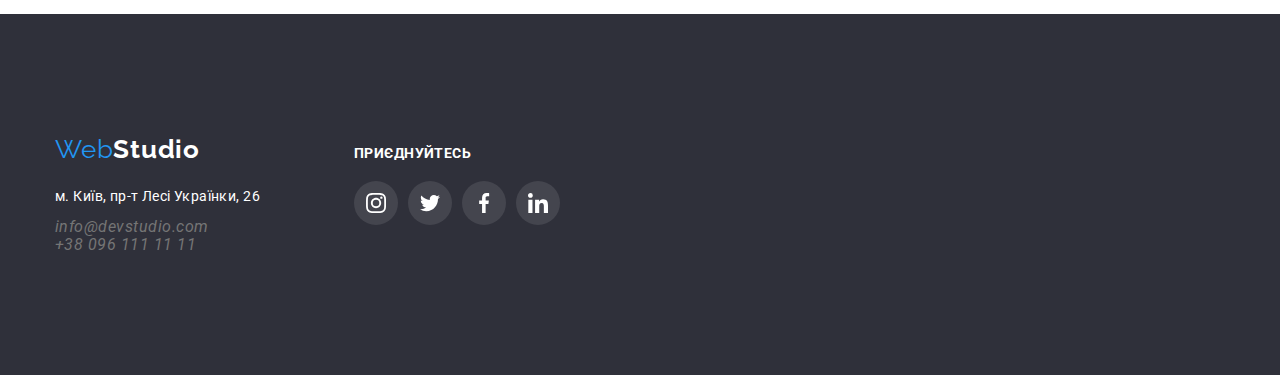
==== commit 933026cd: "finaly" ====
--- a/portfolio.html
+++ b/portfolio.html
@@ -46,16 +46,15 @@
           <li class="item">
             <a href=" mailto:info@devstudio.com" class="contact header">
               <svg class="mail-ikon">
-                <use href="./image/symbol-defs.svg#icon-envelope"></use></svg
-              >info@devstudio.com</a
-            >
+                <use href="./image/symbol-defs.svg#icon-envelope"></use></svg>
+              <span>info@devstudio.com</span>
+              </a>
           </li>
           <li class="item">
             <a href="tel:+380961111111" class="contact header">
               <svg class="telefon-ikon">
-                <use href="./image/symbol-defs.svg#icon-smartphone"></use></svg
-              >+38 096 111 11 11</a
-            >
+                <use href="./image/symbol-defs.svg#icon-smartphone"></use></svg>
+              <span>+38 096 111 11 11</span></a>
           </li>
         </ul>
       </div>
@@ -85,8 +84,14 @@
 
           <ul class="portfolio utilited-ul">
             <li class="portfolio-element">
-              <a>
-                <img src="./image/portfolio1..jpg" alt="Веб-сайт" width="370" />
+              <a class="portfolio-link">
+                <div class="portfolio-before">
+                  <img
+                    src="./image/portfolio1..jpg"
+                    alt="Веб-сайт"
+                    width="370"
+                  />
+                </div>
                 <div class="portfolio-text">
                   <h2 class="title">Технокряк</h2>
                   <p>Веб-сайт</p>
@@ -95,8 +100,10 @@
             </li>
 
             <li class="portfolio-element">
-              <a>
-                <img src="./image/portfolio2.jpg" alt="Дизайн" width="370" />
+              <a class="portfolio-link" href="#" target="_blank">
+                <div class="portfolio-before">
+                  <img src="./image/portfolio2.jpg" alt="Дизайн" width="370" />
+                </div>
                 <div class="portfolio-text">
                   <h2 class="title">Постер New Orlean vs Golden Star</h2>
                   <p>Дизайн</p>
@@ -105,8 +112,10 @@
             </li>
 
             <li class="portfolio-element">
-              <a>
-                <img src="./image/portfolio3.jpg" alt="Додаток" width="370" />
+              <a class="portfolio-link">
+                <div class="portfolio-before">
+                  <img src="./image/portfolio3.jpg" alt="Додаток" width="370" />
+                </div>
                 <div class="portfolio-text">
                   <h2 class="title">Ресторан Seafood</h2>
                   <p>Додаток</p>
@@ -115,8 +124,14 @@
             </li>
 
             <li class="portfolio-element">
-              <a>
-                <img src="./image/portfolio4.jpg" alt="Маркетинг" width="370" />
+              <a class="portfolio-link">
+                <div class="portfolio-before">
+                  <img
+                    src="./image/portfolio4.jpg"
+                    alt="Маркетинг"
+                    width="370"
+                  />
+                </div>
                 <div class="portfolio-text">
                   <h2 class="title">Проєкт Prime</h2>
                   <p>Маркетинг</p>
@@ -125,8 +140,10 @@
             </li>
 
             <li class="portfolio-element">
-              <a>
-                <img src="./image/portfolio5.jpg" alt="Додаток" width="370" />
+              <a class="portfolio-link">
+                <div class="portfolio-before">
+                  <img src="./image/portfolio5.jpg" alt="Додаток" width="370" />
+                </div>
                 <div class="portfolio-text">
                   <h2 class="title">Проєкт Boxes</h2>
                   <p>Додаток</p>
@@ -135,8 +152,14 @@
             </li>
 
             <li class="portfolio-element">
-              <a>
-                <img src="./image/portfolio6.jpg" alt="Веб-сайт" width="370" />
+              <a class="portfolio-link">
+                <div class="portfolio-before">
+                  <img
+                    src="./image/portfolio6.jpg"
+                    alt="Веб-сайт"
+                    width="370"
+                  />
+                </div>
                 <div class="portfolio-text">
                   <h2 class="title">Inspiration has no Borders</h2>
                   <p>Веб-сайт</p>
@@ -145,7 +168,8 @@
             </li>
 
             <li class="portfolio-element">
-              <a>
+              <a class="portfolio-link">
+                <div class="portfolio-before"></div>
                 <img src="./image/portfolio7.jpg" alt="Дизайн" width="370" />
                 <div class="portfolio-text">
                   <h2 class="title">Видання Limited Edition</h2>
@@ -155,7 +179,8 @@
             </li>
 
             <li class="portfolio-element">
-              <a>
+              <a class="portfolio-link">
+                <div class="portfolio-before"></div>
                 <img src="./image/portfolio8.jpg" alt="Маркетинг" width="370" />
                 <div class="portfolio-text">
                   <h2 class="title">Проєкт LAB</h2>
@@ -165,7 +190,8 @@
             </li>
 
             <li class="portfolio-element">
-              <a>
+              <a class="portfolio-link">
+                <div class="portfolio-before"></div>
                 <img src="./image/portfolio9.jpg" alt="Додаток" width="370" />
                 <div class="portfolio-text">
                   <h2 class="title">Growing Business</h2>
@@ -183,8 +209,7 @@
           <a href="./index.html" lang="en" class="web logo-footer"
             >Web<span class="studio-footer">Studio</span></a
           >
-
-          <address>
+         <address>
             <ul class="contact utilited-ul">
               <li>
                 <a
@@ -196,12 +221,12 @@
                 >
               </li>
               <li>
-                <a href=" mailto:info@devstudio.com" class="contact footer"
+                <a href=" mailto:info@devstudio.com" class="contact_footer"
                   >info@devstudio.com</a
                 >
               </li>
               <li>
-                <a href="tel:+380961111111" class="contact footer"
+                <a href="tel:+380961111111" class="contact_footer"
                   >+38 096 111 11 11</a
                 >
               </li>
--- a/style.css
+++ b/style.css
@@ -441,6 +441,7 @@
 
 /* our clients */
 .clients-title {
+  margin-bottom: 50px;
   font-weight: 700;
   font-size: 36px;
   line-height: 42px;
@@ -480,14 +481,19 @@
 .container-footer {
   padding-left: 15px;
   padding-right: 15px;
+ display: flex;
+ align-items: baseline;
+ padding-top: 60px;
+ padding-bottom: 60px;
+}
+.footer {
+  display: flex;
+  background-color: #2f303a;
+  margin-left: auto;
+  margin-right: auto;
   padding-top: 60px;
   padding-bottom: 60px;
-}
-.footer {
-  display: flex;
-  background-color: #2f303a;
-  margin-left: auto;
-  margin-right: auto;
+
 }
 .logo-footer {
   display: inline-block;
@@ -507,6 +513,13 @@
 }
 .contact-footer {
   color: rgba(255, 255, 255, 0.6);
+ 
+}
+.contact .contact-footer{
+  margin-bottom: 9px;
+}
+.contact-item{
+  text-decoration: none;
   margin-bottom: 9px;
 }
 .footer-add .social {
@@ -527,11 +540,16 @@
   align-items: baseline;
   gap: 94px;
 }
+
 .footer-add {
-  width: 210px;
+  display: flex;
+  flex-direction: column;
+
 }
 .footer-contacts {
-  width: 206px;
+  display: flex;
+  flex-direction: column;
+
 }
 .social-link-add {
   background-color: rgba(255, 255, 255, 0.1);
@@ -597,8 +615,11 @@
   line-height: 1.88;
   letter-spacing: 0.03em;
 }
-.portfolio-element:hover,
-.portfolio-element:focus {
+.portfolio-link{
+  display: block;
+}
+.portfolio-link:hover,
+.portfolio-link:focus {
   box-shadow: 0px 1px 1px rgba(0, 0, 0, 0.12), 0px 4px 4px rgba(0, 0, 0, 0.06),
     1px 4px 6px rgba(0, 0, 0, 0.16);
 }
